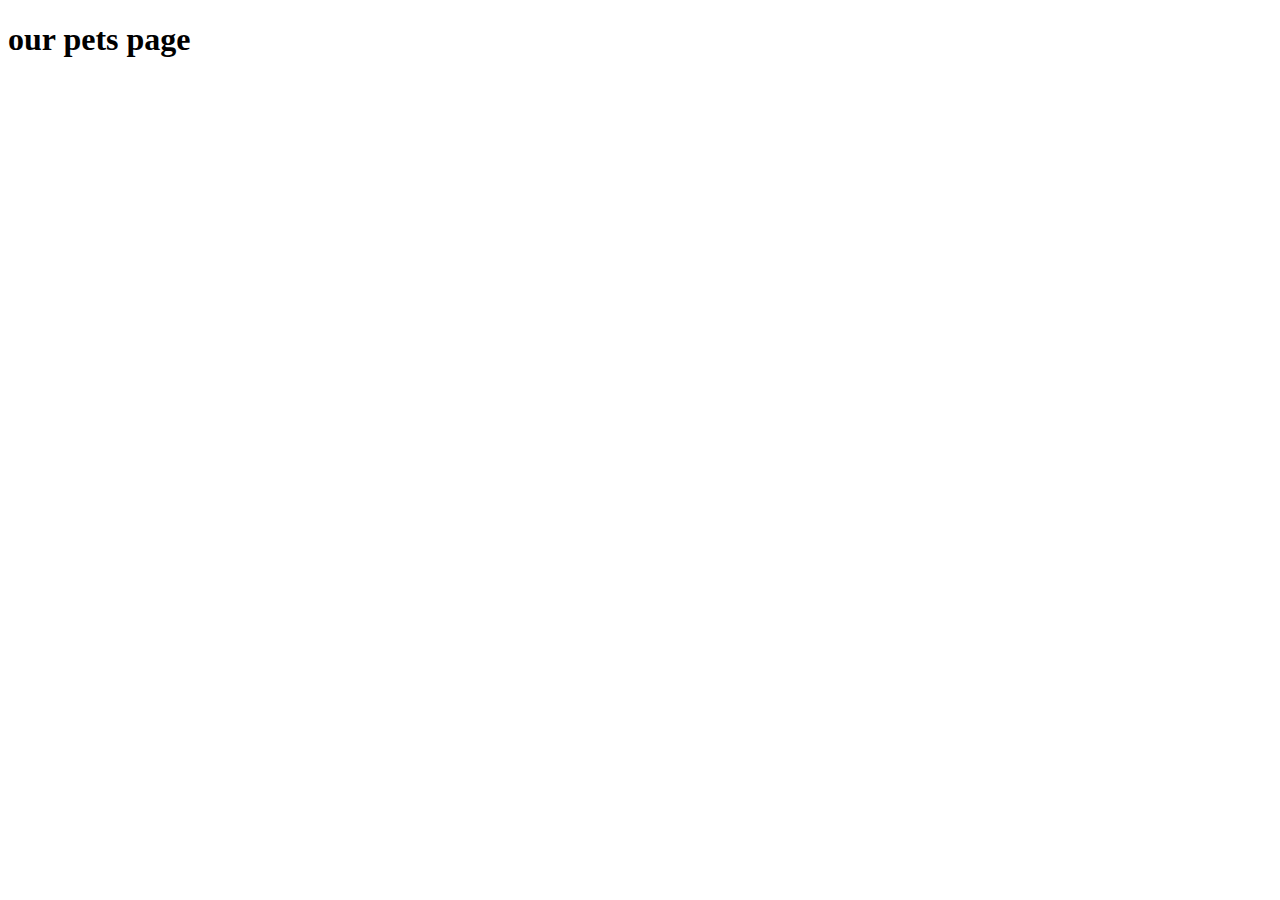
==== Pages/pets/index.html @ ca0e53b0 "feat: adding hyperlinks" ====
<!DOCTYPE html>
<html lang="en">
<head>
    <meta charset="UTF-8">
    <meta http-equiv="X-UA-Compatible" content="IE=edge">
    <meta name="viewport" content="width=device-width, initial-scale=1.0">
    <title>Pets</title>
</head>
<body>
    <h1>our pets page</h1>
</body>
</html>
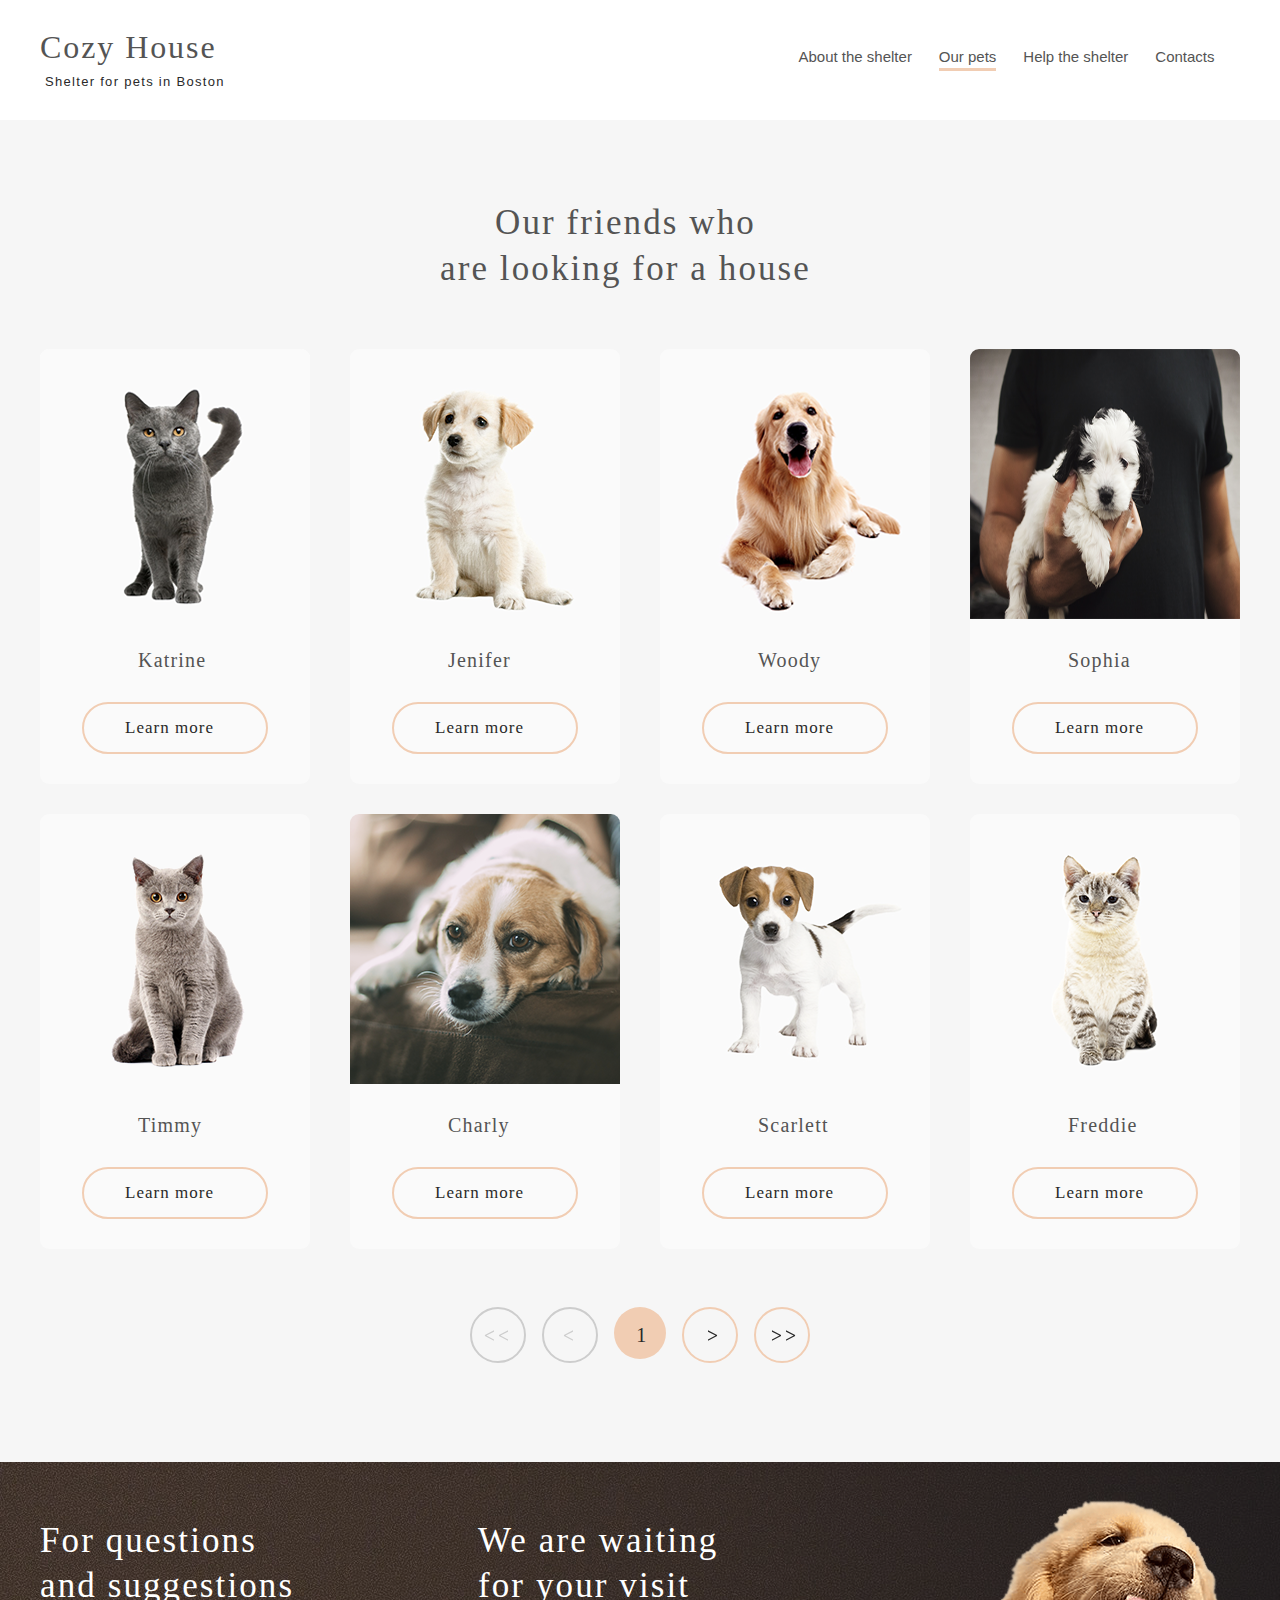
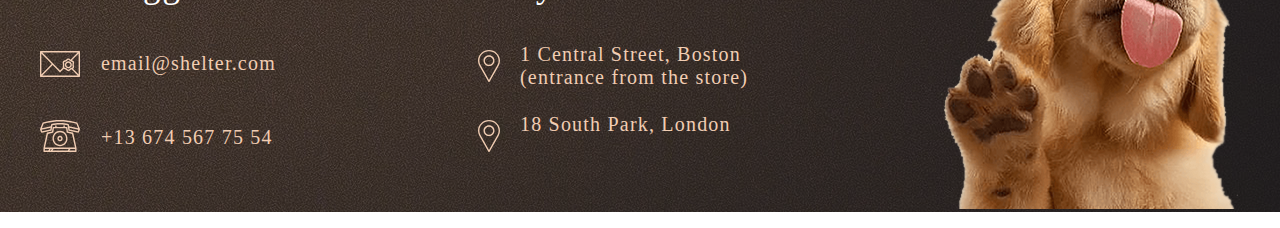
==== commit f4374d99: "feat: adding about pets apge" ====
--- a/Pages/pets/index.html
+++ b/Pages/pets/index.html
@@ -5,8 +5,142 @@
     <meta http-equiv="X-UA-Compatible" content="IE=edge">
     <meta name="viewport" content="width=device-width, initial-scale=1.0">
     <title>Pets</title>
+    <link rel="stylesheet" href="./index.css">
+    <link rel="stylesheet" href="../../style/reset.css">
 </head>
 <body>
-    <h1>our pets page</h1>
+    <main>
+        <header>
+            <div class="head-container">
+                <div class="logo">
+                    <h1 class="title">Cozy House</h1>
+                    <h4 class="subtitle">Shelter for pets in Boston</h4>
+                </div>
+                <nav class="navigation">
+                    <ul>
+                        <li><a href=""><span class="about-nav-second">About the shelter</span></a></li>
+                        <li><a href="../pets/index.html"><span class="about-nav">Our pets</span></a></li>
+                        <li><a href="#help"><span class="about-nav-second">Help the shelter</span></a></li>
+                        <li><a href="#contact"><span class="about-nav-second">Contacts</span></a></li>
+                      </ul>
+                </nav>
+            </div>
+        </header>
+        <section class="pets">
+            <div class="pets-header">
+                <h4>Our friends who <br> are looking for a house</h4>
+            </div>
+            <div class="card-container">
+                <div class="card-container-first">
+                    <div class="card-container-element">
+                        <img src="../../Assets/pets-katrine.png" alt="cat">
+                        <h4>Katrine</h4>
+                        <div class="card-container-button">Learn more</div>
+                    </div>
+                    <div class="card-container-element">
+                        <img src="../../Assets/pets-jenifer.png" alt="dog">
+                        <h4>Jenifer</h4>
+                        <div class="card-container-button">Learn more</div>
+                    </div>
+                    <div class="card-container-element">
+                        <img src="../../Assets/pets-woody.png" alt="dog">
+                        <h4>Woody</h4>
+                        <div class="card-container-button">Learn more</div>
+                    </div>
+                    <div class="card-container-element">
+                        <img src="../../Assets/pets-sophia.png" alt="dog" class="pets-sophia">
+                        <h4>Sophia</h4>
+                        <div class="card-container-button">Learn more</div>
+                    </div>
+                </div>
+
+                <div class="card-container-second">
+                    <div class="card-container-element">
+                        <img src="../../Assets/pets-timmy.png" alt="cat">
+                        <h4>Timmy</h4>
+                        <div class="card-container-button">Learn more</div>
+                    </div>
+                    <div class="card-container-element">
+                        <img src="../../Assets/pets-charlie.png" alt="dog">
+                        <h4>Charly</h4>
+                        <div class="card-container-button">Learn more</div>
+                    </div>
+                    <div class="card-container-element">
+                        <img src="../../Assets/pets-scarlet.png" alt="dog">
+                        <h4>Scarlett</h4>
+                        <div class="card-container-button">Learn more</div>
+                    </div>
+                    <div class="card-container-element">
+                        <img src="../../Assets/pets-fredie.png" alt="cat">
+                        <h4>Freddie</h4>
+                        <div class="card-container-button">Learn more</div>
+                    </div>
+                </div>
+            </div>
+            <div class="pets-navigation">
+                <div class="double-left-navigation">
+                    <img src="../../Assets/svg/double-left-navigation.svg" alt="double-left-navigation" class="navigation-img1">
+                </div>
+                <div class="left-navigation">
+                    <img src="../../Assets/svg/left-navigation.svg" alt="left-navigation" class="navigation-img2">
+                </div>
+                <div class="navigation-page">
+                    <p>1</p>
+                </div>
+                <div class="right-navigation">
+                    <img src="../../Assets/svg/right-navigation.svg" alt="right-navigation" class="navigation-img3">
+                </div>
+                <div class="double-right-navigation">
+                    <img src="../../Assets/svg/double-right-navigation.svg" alt="double-right-navigation" class="navigation-img4">
+                </div>
+            </div>
+        </section>
+
+        <footer>
+            <div class="footer-content" id="contact">
+              <div class="footer-cotacts">
+                <p class="heading">
+                  For questions and suggestions
+                </p>
+                <div class="footer-contacts-mail">
+                  <a href="mailto:email@shelter.com" id="footer-links">
+                    <img src="../../Assets/svg/mail.svg" alt="mail">
+                    <p class="mail-text">email@shelter.com</p>
+                  </a>
+                 
+                </div>
+                <div class="footer-contacts-phone">
+                  <a href="tel:+136745677554" id="footer-links">
+                    <img src="../../Assets/svg/phone.svg" alt="phone">
+                    <p class="phone-text">+13 674 567 75 54</p>
+                  </a>
+                  
+                </div>
+              </div>
+
+              <div class="footer-locations">
+                <p class="heading">
+                  We are waiting for your visit
+                </p>
+                <div class="footer-locations-pin">
+                  <a href="https://goo.gl/maps/tnH14oCpLKEokHBg7" target="_blank" id="footer-links">
+                    <img src="../../Assets/svg/pin.svg" alt="pin">
+                    <p class="location-text">1 Central Street, Boston (entrance from the store)</p>
+                  </a>
+                  
+                </div>
+                <div class="footer-locations-pin">
+                  <a href="https://goo.gl/maps/tnH14oCpLKEokHBg7" target="_blank" id="footer-links">
+                    <img src="../../Assets/svg/pin.svg" alt="pin">
+                    <p class="location-text" id="location-text-bottom">18 South Park, London </p>
+                  </a>
+                </div>
+              </div>
+
+              <div class="footer-puppy">
+              </div>
+            </div>
+          </footer>
+    </main>
 </body>
 </html>--- a/Pages/pets/index.css
+++ b/Pages/pets/index.css
@@ -0,0 +1,402 @@
+.head-container {
+  width: 1200px;
+  height: 60px;
+  margin: auto;
+  display: flex;
+  justify-content: space-between;
+  background: #ffffff;
+}
+
+.logo {
+  width: 184px;
+  height: 60px;
+  padding-top: 30px;
+}
+
+header {
+  height: 120px;
+}
+
+.title {
+  width: 186px;
+  height: 35px;
+  font-family: "Georgia";
+  font-style: normal;
+  font-weight: 400;
+  font-size: 32px;
+  line-height: 110%;
+  display: flex;
+  align-items: center;
+  letter-spacing: 0.06em;
+  color: #545454;
+  padding-bottom: 9px;
+}
+
+.subtitle {
+  width: 180px;
+  height: 15px;
+  font-family: "Arial";
+  font-style: normal;
+  font-weight: 400;
+  font-size: 13px;
+  line-height: 15px;
+  display: flex;
+  align-items: center;
+  letter-spacing: 0.1em;
+  color: #292929;
+  padding-left: 5px;
+}
+
+.navigation {
+  width: 443px;
+  height: 27px;
+  padding-top: 35px;
+  padding-right: 12px;
+}
+
+nav ul {
+  display: flex;
+  justify-content: space-around;
+}
+
+nav ul li {
+  font-family: "Arial";
+  font-style: normal;
+  font-weight: 400;
+  font-size: 15px;
+  line-height: 160%;
+  color: #545454;
+  margin: 10px 0px;
+  text-decoration: none;
+}
+
+nav ul li a {
+  text-decoration: none;
+  color: inherit;
+}
+
+.about-nav {
+  border-bottom: 3px solid #f1cdb3;
+  padding-bottom: 3px;
+  cursor: pointer;
+}
+
+.about-nav-second:hover {
+  border-bottom: 3px solid #f1cdb3;
+  padding-bottom: 3px;
+  cursor: pointer;
+}
+
+.pets {
+  height: 1342px;
+  background: #f6f6f6;
+}
+
+.pets-header h4 {
+  font-family: "Georgia";
+  font-style: normal;
+  font-weight: 400;
+  font-size: 35px;
+  line-height: 130%;
+  display: flex;
+  align-items: center;
+  text-align: center;
+  letter-spacing: 0.06em;
+  color: #545454;
+}
+
+.pets-header {
+  width: 400px;
+  height: 90px;
+  margin: auto;
+  padding-top: 80px;
+  padding-bottom: 59px;
+}
+
+.card-container-element {
+  width: 270px;
+  height: 435px;
+  background: #fafafa;
+  border-radius: 9px;
+  overflow: hidden;
+}
+
+.card-container-element h4 {
+  width: 74px;
+  height: 23px;
+  font-family: "Georgia";
+  font-style: normal;
+  font-weight: 400;
+  font-size: 20px;
+  line-height: 23px;
+  letter-spacing: 0.06em;
+  color: #545454;
+  margin: auto;
+  padding-bottom: 30px;
+}
+
+.card-container-button {
+  width: 186px;
+  height: 52px;
+  box-sizing: border-box;
+  padding: 13px 41px;
+  border: 2px solid #f1cdb3;
+  border-radius: 100px;
+  font-family: "Georgia";
+  font-style: normal;
+  font-weight: 400;
+  font-size: 17px;
+  line-height: 130%;
+  letter-spacing: 0.06em;
+  color: #292929;
+  margin: auto;
+}
+
+.card-container-first {
+  display: flex;
+  justify-content: space-between;
+  padding-bottom: 30px;
+}
+
+.card-container-second {
+  display: flex;
+  justify-content: space-between;
+}
+
+.card-container {
+  padding-left: 40px;
+  padding-right: 40px;
+  padding-bottom: 58px;
+}
+
+.card-container-element img {
+  padding-bottom: 27px;
+}
+
+.pets-sophia {
+  height: 270px;
+  width: 270px;
+}
+
+.pets-navigation {
+  width: 340px;
+  height: 52px;
+  display: flex;
+  margin: auto;
+  justify-content: space-between;
+  padding-bottom: 115px;
+}
+
+.double-left-navigation {
+  width: 52px;
+  height: 52px;
+  border: 2px solid #cdcdcd;
+  border-radius: 100px;
+  position: relative;
+}
+
+.left-navigation {
+  width: 52px;
+  height: 52px;
+  border: 2px solid #cdcdcd;
+  border-radius: 100px;
+  position: relative;
+}
+
+.navigation-page {
+  width: 52px;
+  height: 52px;
+  background: #f1cdb3;
+  border-radius: 100px;
+  position: relative;
+}
+
+.right-navigation {
+  width: 52px;
+  height: 52px;
+  border: 2px solid #f1cdb3;
+  border-radius: 100px;
+  position: relative;
+}
+
+.double-right-navigation {
+  width: 52px;
+  height: 52px;
+  border: 2px solid #f1cdb3;
+  border-radius: 100px;
+  position: relative;
+}
+
+.navigation-img1 {
+  position: absolute;
+  top: 40%;
+  left: 24%;
+}
+
+.navigation-img2 {
+  position: absolute;
+  top: 40%;
+  left: 36%;
+}
+
+.navigation-img3 {
+  position: absolute;
+  top: 40%;
+  left: 46%;
+}
+
+.navigation-img4 {
+  position: absolute;
+  top: 40%;
+  left: 28%;
+}
+
+.navigation-page p {
+  position: absolute;
+  position: absolute;
+  left: 43%;
+  top: 32%;
+  font-family: "Georgia";
+  font-style: normal;
+  font-weight: 400;
+  font-size: 20px;
+  line-height: 115%;
+  letter-spacing: 0.06em;
+  color: #292929;
+}
+
+footer {
+  height: 350px;
+  background: url(../../Assets/footer-background.png);
+}
+
+.footer-content {
+  width: 1200px;
+  height: 310px;
+  display: flex;
+  margin: auto;
+  padding-top: 56px;
+  justify-content: space-between;
+}
+
+.footer-cotacts {
+  width: 278px;
+  height: 234px;
+}
+
+.footer-locations {
+  width: 302px;
+  height: 234px;
+}
+
+.footer-puppy {
+  width: 300px;
+  height: 310px;
+  background: url(../../Assets/footer-puppy.png);
+  position: relative;
+  bottom: 6.2%;
+}
+
+.footer-cotacts .heading {
+  width: 280px;
+  height: 90px;
+  font-family: "Georgia";
+  font-style: normal;
+  font-weight: 400;
+  font-size: 35px;
+  line-height: 45px;
+  letter-spacing: 0.06em;
+  color: #ffffff;
+  padding-bottom: 40px;
+}
+
+.footer-contacts-mail {
+  display: flex;
+  padding-bottom: 40px;
+}
+
+#footer-links {
+  display: flex;
+  text-decoration: none;
+}
+
+.footer-contacts-phone {
+  display: flex;
+}
+
+.footer-locations {
+  width: 302px;
+  height: 234px;
+}
+
+.footer-locations .heading {
+  width: 270px;
+  height: 90px;
+  font-family: "Georgia";
+  font-style: normal;
+  font-weight: 400;
+  font-size: 35px;
+  line-height: 45px;
+  letter-spacing: 0.06em;
+  color: #ffffff;
+  margin-bottom: 35px;
+}
+
+.footer-locations-pin {
+  display: flex;
+  margin-bottom: 24px;
+}
+
+.footer-contacts-mail .mail-text {
+  width: 191px;
+  height: 23px;
+  font-family: "Georgia";
+  font-style: normal;
+  font-weight: 400;
+  font-size: 20px;
+  line-height: 23px;
+  letter-spacing: 0.06em;
+  color: #f1cdb3;
+  padding-left: 21px;
+  padding-top: 4px;
+}
+
+.footer-contacts-phone .phone-text {
+  width: 182px;
+  height: 23px;
+  padding-left: 21px;
+  padding-top: 6px;
+  font-family: "Georgia";
+  font-style: normal;
+  font-weight: 400;
+  font-size: 20px;
+  line-height: 23px;
+  letter-spacing: 0.06em;
+  color: #f1cdb3;
+}
+
+.footer-locations .location-text {
+  width: 260px;
+  height: 46px;
+  font-family: "Georgia";
+  font-style: normal;
+  font-weight: 400;
+  font-size: 20px;
+  line-height: 23px;
+  letter-spacing: 0.06em;
+  color: #f1cdb3;
+  margin-left: 20px;
+}
+
+.footer-locations .location-text {
+  width: 260px;
+  height: 46px;
+  font-family: "Georgia";
+  font-style: normal;
+  font-weight: 400;
+  font-size: 20px;
+  line-height: 23px;
+  letter-spacing: 0.06em;
+  color: #f1cdb3;
+  margin-left: 20px;
+}
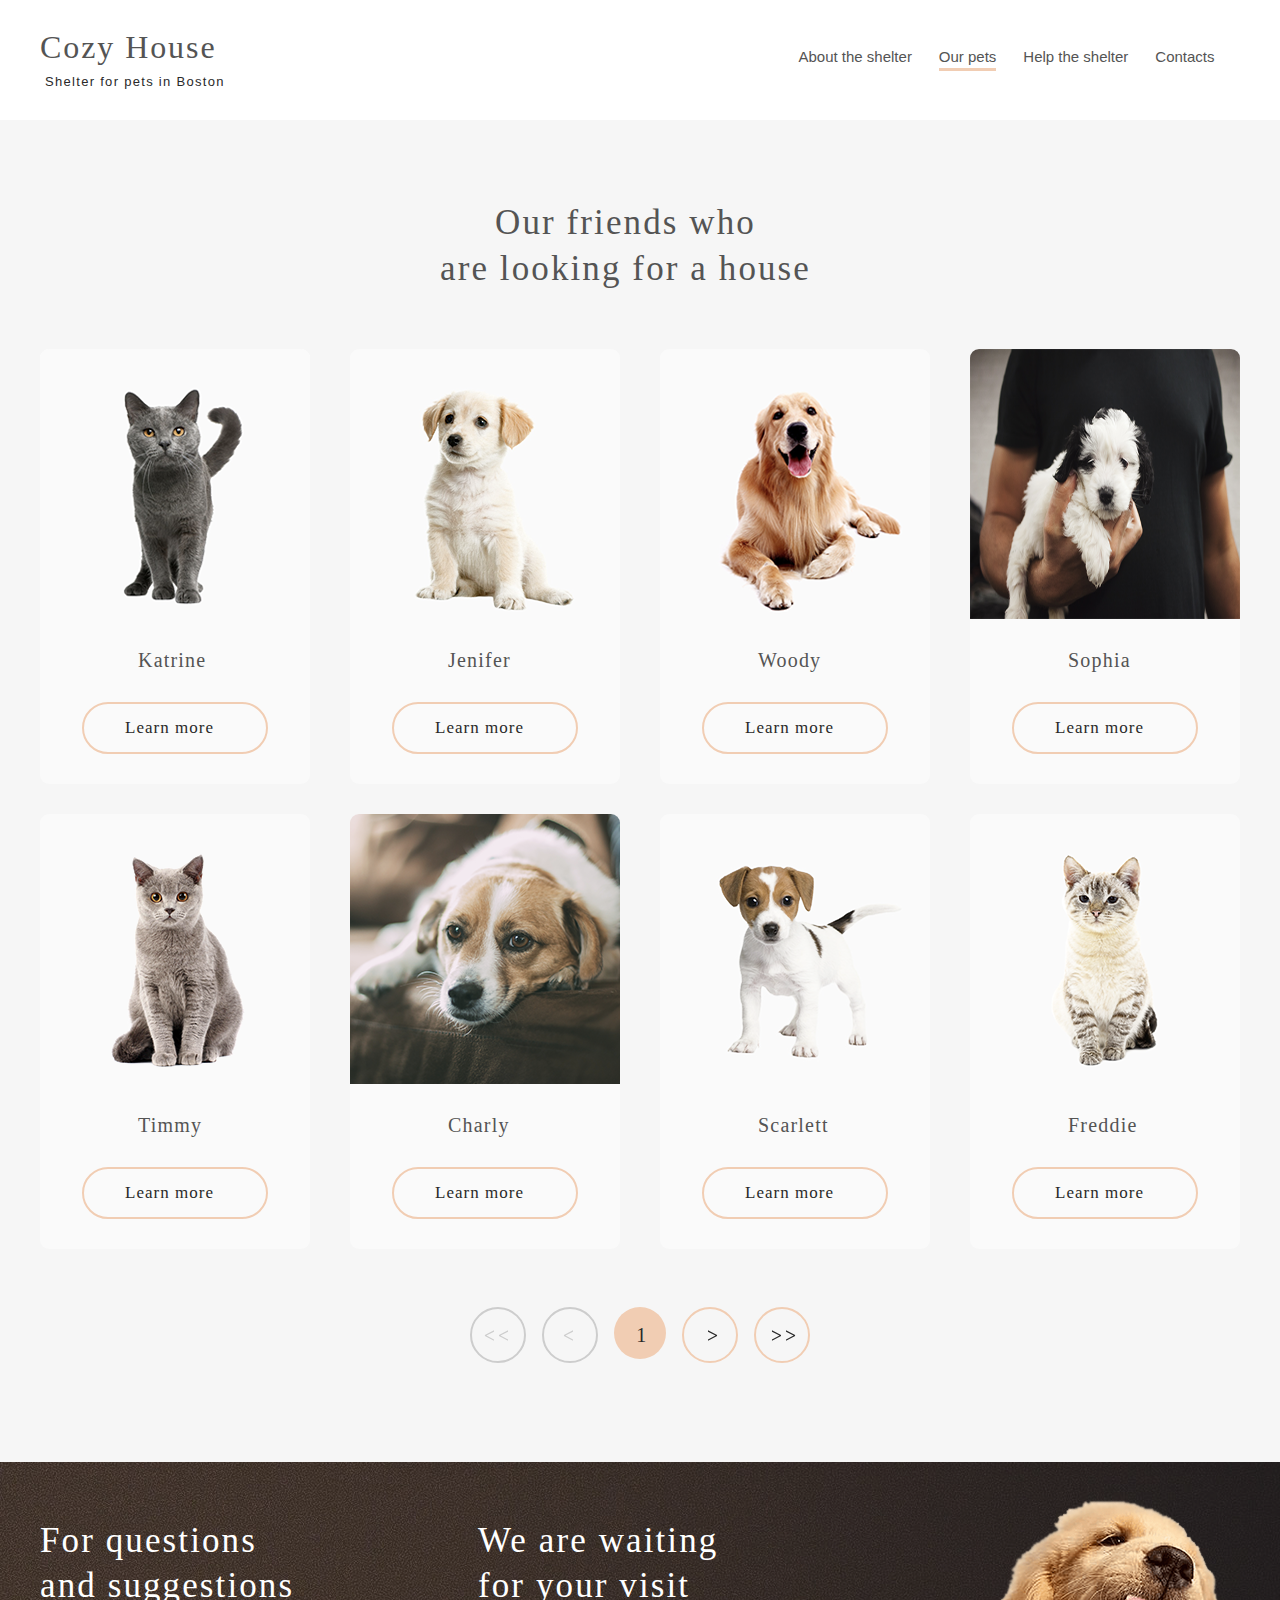
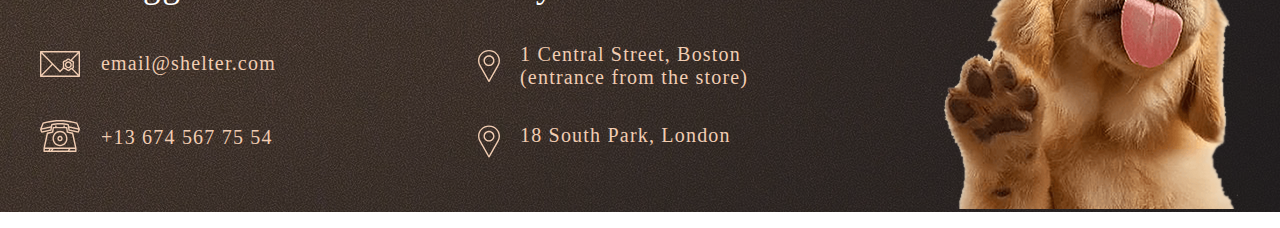
==== commit 55a7c037: "feat: adding interactions" ====
--- a/Pages/pets/index.html
+++ b/Pages/pets/index.html
@@ -12,15 +12,17 @@
     <main>
         <header>
             <div class="head-container">
+              <a href="../Main/index.html">
                 <div class="logo">
-                    <h1 class="title">Cozy House</h1>
-                    <h4 class="subtitle">Shelter for pets in Boston</h4>
-                </div>
+                  <h1 class="title">Cozy House</h1>
+                  <h4 class="subtitle">Shelter for pets in Boston</h4>
+              </div>
+              </a>
                 <nav class="navigation">
                     <ul>
-                        <li><a href=""><span class="about-nav-second">About the shelter</span></a></li>
+                        <li><a href="../Main/index.html"><span class="about-nav-second">About the shelter</span></a></li>
                         <li><a href="../pets/index.html"><span class="about-nav">Our pets</span></a></li>
-                        <li><a href="#help"><span class="about-nav-second">Help the shelter</span></a></li>
+                        <li><a href="../Main/index.html#help"><span class="about-nav-second">Help the shelter</span></a></li>
                         <li><a href="#contact"><span class="about-nav-second">Contacts</span></a></li>
                       </ul>
                 </nav>
--- a/Pages/pets/index.css
+++ b/Pages/pets/index.css
@@ -1,3 +1,7 @@
+main {
+  width: 1280px;
+  margin: auto;
+}
 .head-container {
   width: 1200px;
   height: 60px;
@@ -5,6 +9,11 @@
   display: flex;
   justify-content: space-between;
   background: #ffffff;
+}
+
+.head-container a {
+  text-decoration: none;
+  color: inherit;
 }
 
 .logo {
@@ -400,3 +409,40 @@
   color: #f1cdb3;
   margin-left: 20px;
 }
+
+.card-container-element img:hover {
+  cursor: pointer;
+  transition: transform 0.2s;
+  transform: scale(1.5);
+}
+
+.card-container-button:hover {
+  background-color: #ec9e66;
+  cursor: pointer;
+}
+
+.right-navigation:hover {
+  background-color: #ec9e66;
+  cursor: pointer;
+}
+
+.double-right-navigation:hover {
+  background-color: #ec9e66;
+  cursor: pointer;
+}
+
+.navigation-page:hover {
+  cursor: pointer;
+}
+
+.left-navigation:hover {
+  cursor: pointer;
+}
+
+.double-left-navigation:hover {
+  cursor: pointer;
+}
+
+#location-text-bottom {
+  padding-top: 11px;
+}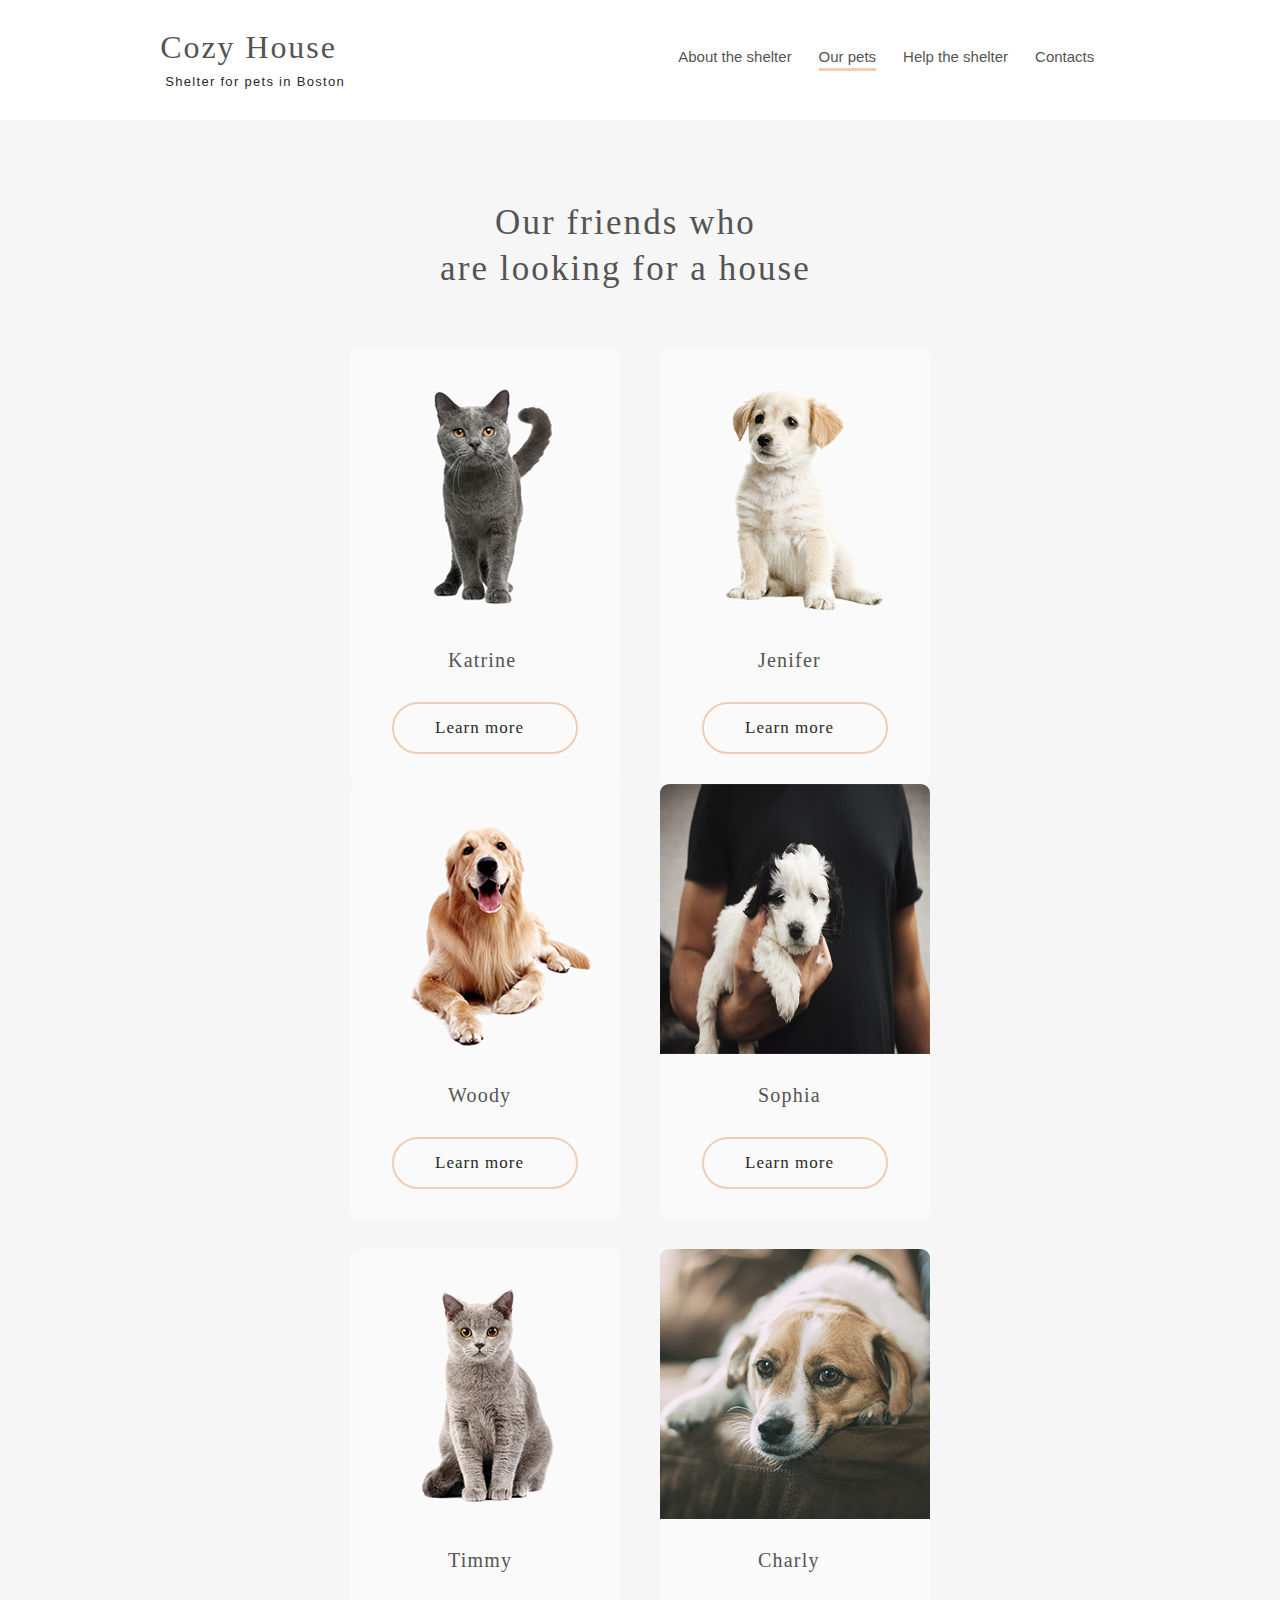
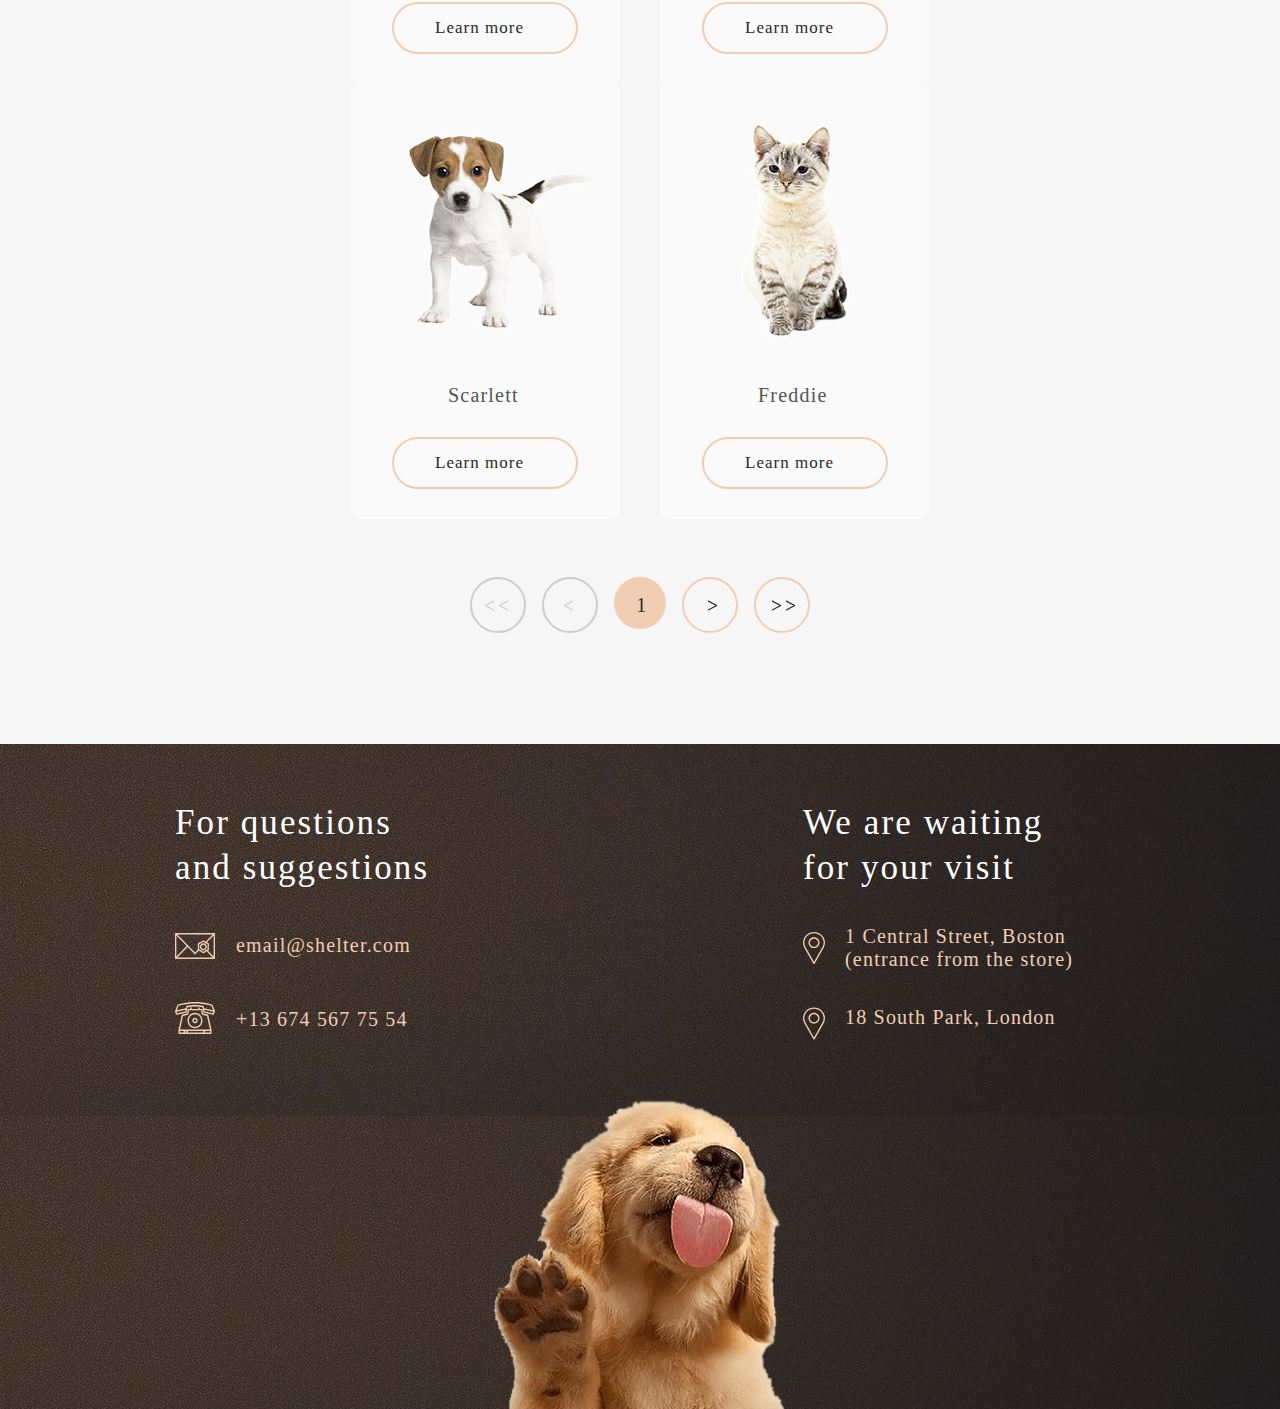
==== commit 8f5979dc: "feat: responsive 768" ====
--- a/Pages/pets/index.html
+++ b/Pages/pets/index.html
@@ -100,44 +100,47 @@
 
         <footer>
             <div class="footer-content" id="contact">
-              <div class="footer-cotacts">
-                <p class="heading">
-                  For questions and suggestions
-                </p>
-                <div class="footer-contacts-mail">
-                  <a href="mailto:email@shelter.com" id="footer-links">
-                    <img src="../../Assets/svg/mail.svg" alt="mail">
-                    <p class="mail-text">email@shelter.com</p>
-                  </a>
-                 
+              <div class="footer-mobile">
+                <div class="footer-cotacts">
+                  <p class="heading">
+                    For questions and suggestions
+                  </p>
+                  <div class="footer-contacts-mail">
+                    <a href="mailto:email@shelter.com" id="footer-links">
+                      <img src="../../Assets/svg/mail.svg" alt="mail">
+                      <p class="mail-text">email@shelter.com</p>
+                    </a>
+                   
+                  </div>
+                  <div class="footer-contacts-phone">
+                    <a href="tel:+136745677554" id="footer-links">
+                      <img src="../../Assets/svg/phone.svg" alt="phone">
+                      <p class="phone-text">+13 674 567 75 54</p>
+                    </a>
+                    
+                  </div>
                 </div>
-                <div class="footer-contacts-phone">
-                  <a href="tel:+136745677554" id="footer-links">
-                    <img src="../../Assets/svg/phone.svg" alt="phone">
-                    <p class="phone-text">+13 674 567 75 54</p>
-                  </a>
-                  
+  
+                <div class="footer-locations">
+                  <p class="heading">
+                    We are waiting for your visit
+                  </p>
+                  <div class="footer-locations-pin">
+                    <a href="https://goo.gl/maps/tnH14oCpLKEokHBg7" target="_blank" id="footer-links">
+                      <img src="../../Assets/svg/pin.svg" alt="pin">
+                      <p class="location-text">1 Central Street, Boston (entrance from the store)</p>
+                    </a>
+                    
+                  </div>
+                  <div class="footer-locations-pin">
+                    <a href="https://goo.gl/maps/tnH14oCpLKEokHBg7" target="_blank" id="footer-links">
+                      <img src="../../Assets/svg/pin.svg" alt="pin">
+                      <p class="location-text" id="location-text-bottom">18 South Park, London </p>
+                    </a>
+                  </div>
                 </div>
               </div>
-
-              <div class="footer-locations">
-                <p class="heading">
-                  We are waiting for your visit
-                </p>
-                <div class="footer-locations-pin">
-                  <a href="https://goo.gl/maps/tnH14oCpLKEokHBg7" target="_blank" id="footer-links">
-                    <img src="../../Assets/svg/pin.svg" alt="pin">
-                    <p class="location-text">1 Central Street, Boston (entrance from the store)</p>
-                  </a>
-                  
-                </div>
-                <div class="footer-locations-pin">
-                  <a href="https://goo.gl/maps/tnH14oCpLKEokHBg7" target="_blank" id="footer-links">
-                    <img src="../../Assets/svg/pin.svg" alt="pin">
-                    <p class="location-text" id="location-text-bottom">18 South Park, London </p>
-                  </a>
-                </div>
-              </div>
+              
 
               <div class="footer-puppy">
               </div>
--- a/Pages/pets/index.css
+++ b/Pages/pets/index.css
@@ -445,4 +445,51 @@
 
 #location-text-bottom {
   padding-top: 11px;
+}
+
+@media (min-width: 768px) and (max-width: 1280px) {
+  main {
+    width: 100%;
+  }
+
+  .head-container {
+    width: 100%;
+    justify-content: space-around;
+  }
+
+  .card-container-first {
+    width: 580px;
+    flex-wrap: wrap;
+    margin: auto;
+  }
+
+  .card-container-second {
+    width: 580px;
+    flex-wrap: wrap;
+    margin: auto;
+  }
+
+  .pets {
+    height: auto;
+  }
+
+  .footer-content {
+    width: 100%;
+    height: auto;
+    flex-direction: column;
+  }
+
+  .footer-mobile {
+    display: flex;
+    justify-content: space-around;
+  }
+
+  footer {
+    height: auto;
+  }
+
+  .footer-puppy {
+    margin: auto;
+    margin-top: 65px;
+  }
 }